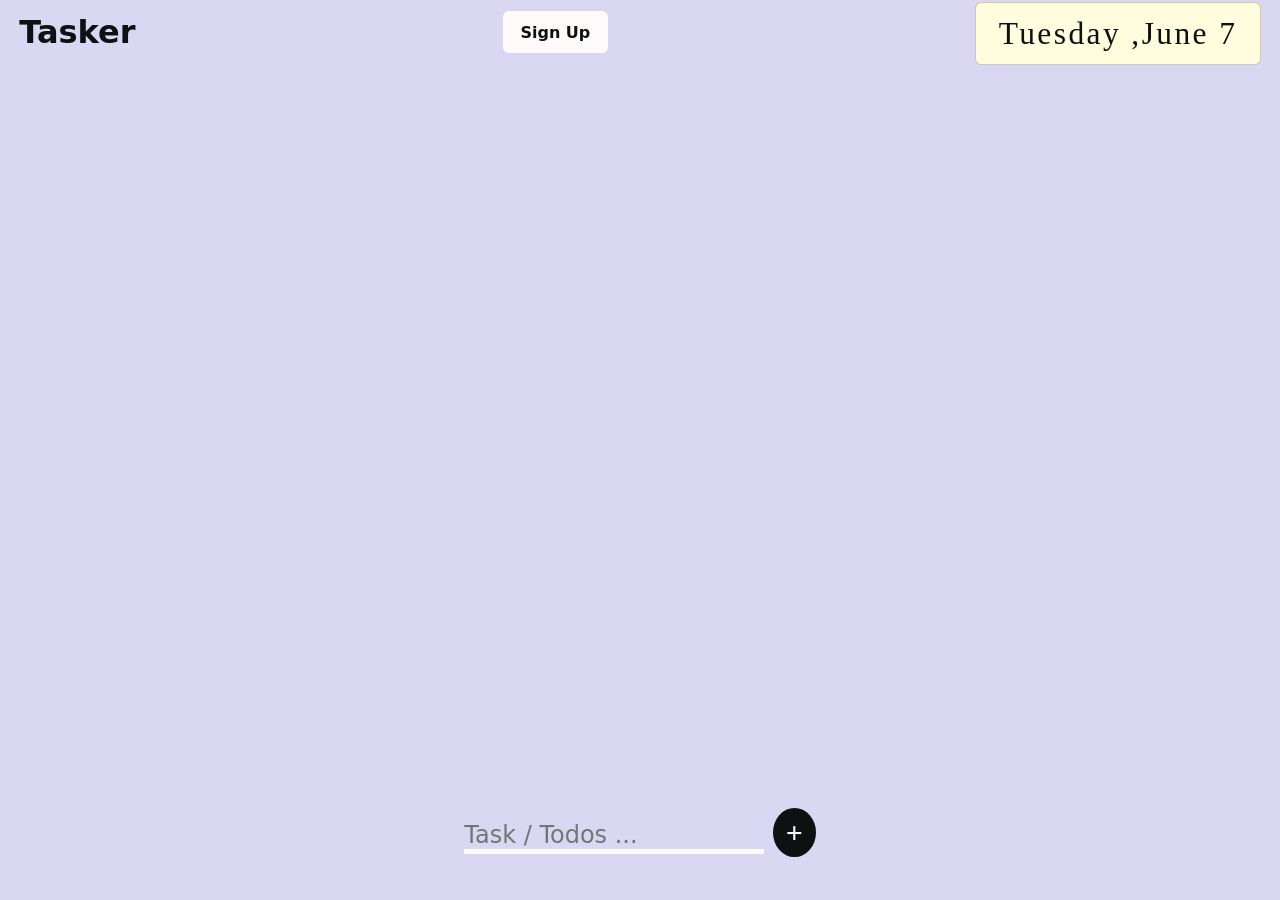
==== index.html @ f60b5bbe "changed file names" ====
<!DOCTYPE html>
<html lang="en">
<head>
  <meta charset="utf-8">
  <meta name="viewport" content="width=device-width, initial-scale=1">

	<title>Tasker </title>
	<link rel="stylesheet"  href="style.css">
</head>
<body>

<div class="nav-bar">
	<h1>Tasker</h1>
	<button class="sign-up" onclick="userAuth()">Sign Up</button>

	<div class="banner">
		Tuesday ,June 7
	</div>
</div>

<section class="middle-panel">
	
	<div class="input-box">
		<input type="" name="" class="text" placeholder="task / todos ..." value="">
		<span class="main-btn">+</span>
	</div>

	<div class="todo-container ">
		<!-- It will get filled by Js -->
<!-- 	<div class="todo-card">
		<input type="checkbox" name="" onchange="changeIt()">
		<p class="t-text">Cook the spaghetti very well .This is my son i whom i am well pleased ... people should be very happy with me because you dont know what i am passing through ...</p>
		<button class="delete" style="text-decoration: none;">Del</button>
	</div> -->

</div>

	</div>

</section>


<script src="main2.js"></script>
</body>
</html>
---- style.css ----
*{
	padding:0;
	margin: 0;
	box-sizing: border-box;
}

:root{
	--red:#FFCBCB;
	--green1:#BAFFB4;
	--green2:#E7FBBE;
	--yellow:#FFFDDE;
	--purple:#D9D7F1;
	--black:#0e1111;
	--white:#FFFAFA;
}

body{
	height: 100vh;
	width: 100%;
	display: flex;
	justify-content: space-between;
	background-color: var(--purple);
	align-items: center;
	flex-direction: column;
}

.nav-bar{
	display: flex;
	justify-content: space-between;
	align-items: center;
	width:100%;
	padding: 1.2rem;
	flex-direction: row;
	height:4rem;
}

.banner{
	background-color: var(--yellow);
	color:var(--black);
	font-family: Arial black;
	font-weight: 400;
	font-size: clamp(1.0em,3.5vmin,2.2em);
	padding: .8rem 1.4rem;
	border-radius: .4rem;
	letter-spacing: .15rem;
	margin-top: .2rem;
	transition: display 200ms ease-in-out;
	border: 1.5px solid rgba(0,0,0,.2);
}

h1{
	color: var(--black);
	font-family: system-ui;
}


.sign-up{
	border:none;
	border-radius: .4rem;
	padding:.7rem 1.1rem;
	color:var(--black);
	font-size:1rem;
	font-weight: bold;
	font-family: system-ui;
	background-color: var(--white)
}


.input-box{
	/*background-color: var(--black);*/
	padding:.5rem .3rem;
	margin-top: 2.5rem;
	
}

.input-box input,input:focus{
	outline: none;
	border:none;
	font-family: system-ui;
	font-size: 1.5rem;
	background:none;
	text-transform: capitalize;
	border-bottom: 5px solid var(--white)
}

.input-box span{
	width:60px;
	height: 60px;
	padding:.5rem .8rem;
	margin-left:.3rem;
	font-size: 30px;
	border-radius: 100%;
	user-select: none;
	background-color: var(--black);
	font-weight:bold;
	color: var(--white)
}

.middle-panel{
	display:flex;
	justify-content: center;
	align-items: center;
	flex-direction: column;
}

.todo-container{
	display: flex;
	justify-content: center;
	align-items: center;
	flex-direction: column;
	padding: 1.2rem;
/*	background-color: red;*/
/*	height:50px;*/
}

.todo-card{
	display: flex;
	justify-content: space-between;
	width:300px;
	background-color:var(--yellow);
	font-family: system-ui;
	font-weight: 500;
	border-bottom: .3px solid rgba(0,0,0,0.2)
}

.t-text{
	margin: .3rem 0;
	text-align: left;
	/*text-decoration: line-through;*/
}

.strike{
	text-decoration: line-through;
}

input[type='checkbox']{
	margin:.5rem;
}

.delete{
	text-decoration: none !important;
	padding: .4rem .7rem;
	font-family: Arial;
	background-color: var(--red);
	font-weight: 900;
	color:gray;
	border: none;

}

@media (max-width: 720px){
	.nav-bar .banner{
		display: none;
	}
}
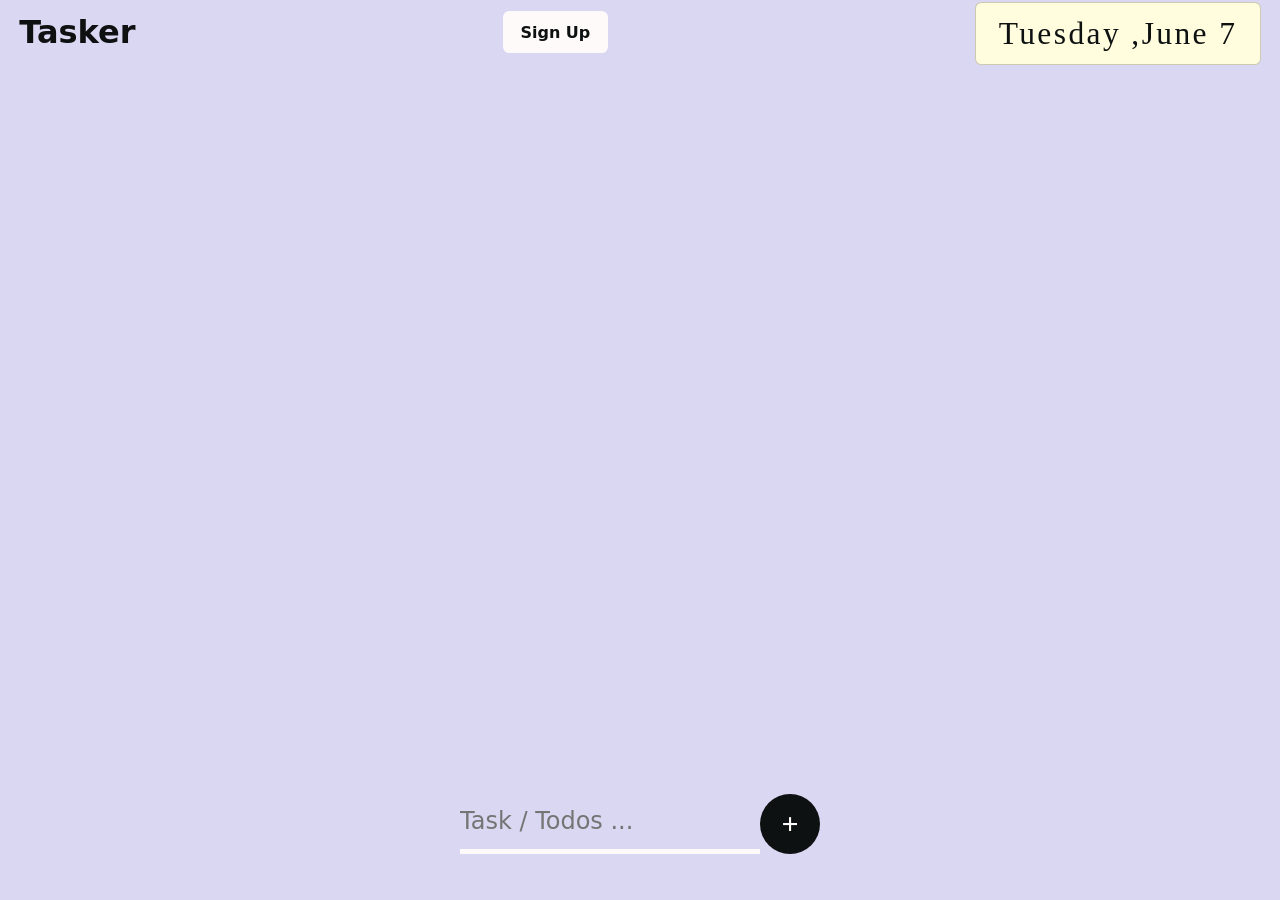
==== commit ec3c3d57: "add button fixed" ====
--- a/index.html
+++ b/index.html
@@ -22,7 +22,7 @@
 	
 	<div class="input-box">
 		<input type="" name="" class="text" placeholder="task / todos ..." value="">
-		<span class="main-btn">+</span>
+		<div class="main-btn">+</div>
 	</div>
 
 	<div class="todo-container ">
@@ -40,6 +40,6 @@
 </section>
 
 
-<script src="main2.js"></script>
+<script src="main.js"></script>
 </body>
 </html>
--- a/style.css
+++ b/style.css
@@ -2,6 +2,7 @@
 	padding:0;
 	margin: 0;
 	box-sizing: border-box;
+	user-select: none;
 }
 
 :root{
@@ -67,6 +68,8 @@
 
 
 .input-box{
+	display: flex;
+	flex-wrap: nowrap;
 	/*background-color: var(--black);*/
 	padding:.5rem .3rem;
 	margin-top: 2.5rem;
@@ -83,11 +86,14 @@
 	border-bottom: 5px solid var(--white)
 }
 
-.input-box span{
+.input-box div{
 	width:60px;
 	height: 60px;
-	padding:.5rem .8rem;
-	margin-left:.3rem;
+	/*padding:.5rem .8rem;*/
+/*	margin-left:.3rem;*/
+	display: flex;
+	justify-content: center;
+	align-items: center;
 	font-size: 30px;
 	border-radius: 100%;
 	user-select: none;
